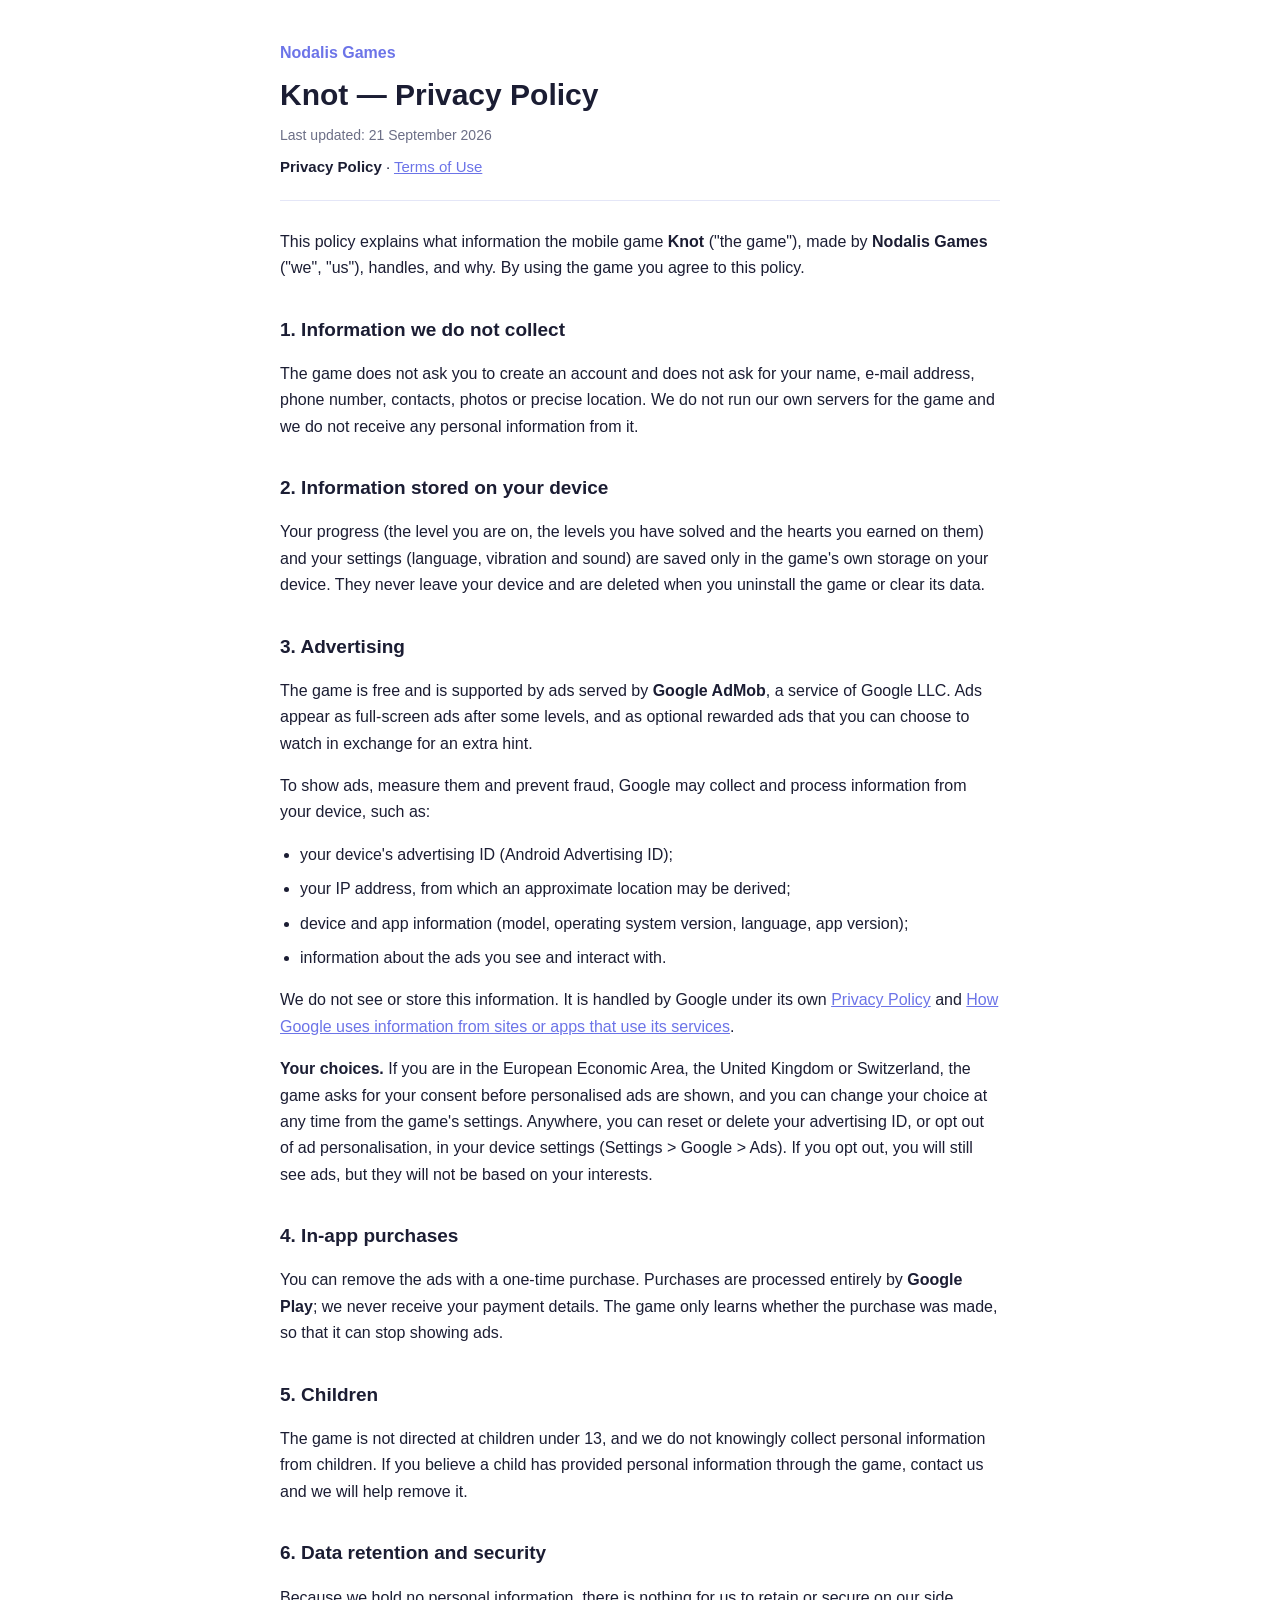
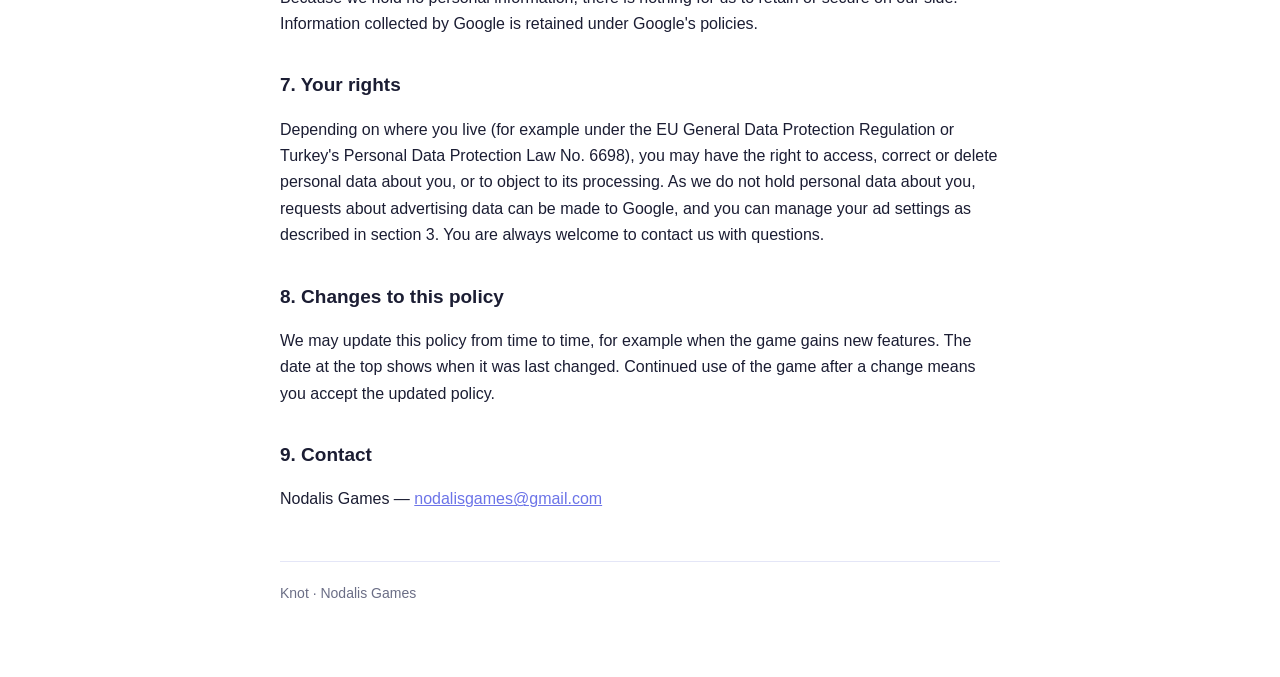
==== index.html @ 6f52cb47 "Privacy Policy and Terms of Use for Knot" ====
<!DOCTYPE html>
<html lang="en">
<head>
<meta charset="utf-8">
<meta name="viewport" content="width=device-width, initial-scale=1">
<title>Knot — Privacy Policy</title>
<link rel="stylesheet" href="style.css">
</head>
<body>
<main>
  <p class="studio">Nodalis Games</p>
  <h1>Knot — Privacy Policy</h1>
  <p class="date">Last updated: 21 September 2026</p>
  <nav><a href="index.html" class="here">Privacy Policy</a> · <a href="terms.html">Terms of Use</a></nav>

  <p>This policy explains what information the mobile game <strong>Knot</strong> ("the game"),
  made by <strong>Nodalis Games</strong> ("we", "us"), handles, and why. By using the game you
  agree to this policy.</p>

  <h2>1. Information we do not collect</h2>
  <p>The game does not ask you to create an account and does not ask for your name, e-mail
  address, phone number, contacts, photos or precise location. We do not run our own servers
  for the game and we do not receive any personal information from it.</p>

  <h2>2. Information stored on your device</h2>
  <p>Your progress (the level you are on, the levels you have solved and the hearts you earned
  on them) and your settings (language, vibration and sound) are saved only in the game's own
  storage on your device. They never leave your device and are deleted when you uninstall the
  game or clear its data.</p>

  <h2>3. Advertising</h2>
  <p>The game is free and is supported by ads served by <strong>Google AdMob</strong>, a service
  of Google LLC. Ads appear as full-screen ads after some levels, and as optional rewarded ads
  that you can choose to watch in exchange for an extra hint.</p>
  <p>To show ads, measure them and prevent fraud, Google may collect and process information
  from your device, such as:</p>
  <ul>
    <li>your device's advertising ID (Android Advertising ID);</li>
    <li>your IP address, from which an approximate location may be derived;</li>
    <li>device and app information (model, operating system version, language, app version);</li>
    <li>information about the ads you see and interact with.</li>
  </ul>
  <p>We do not see or store this information. It is handled by Google under its own
  <a href="https://policies.google.com/privacy">Privacy Policy</a> and
  <a href="https://policies.google.com/technologies/partner-sites">How Google uses information
  from sites or apps that use its services</a>.</p>
  <p><strong>Your choices.</strong> If you are in the European Economic Area, the United
  Kingdom or Switzerland, the game asks for your consent before personalised ads are shown, and
  you can change your choice at any time from the game's settings. Anywhere, you can reset or
  delete your advertising ID, or opt out of ad personalisation, in your device settings
  (Settings &gt; Google &gt; Ads). If you opt out, you will still see ads, but they will not be
  based on your interests.</p>

  <h2>4. In-app purchases</h2>
  <p>You can remove the ads with a one-time purchase. Purchases are processed entirely by
  <strong>Google Play</strong>; we never receive your payment details. The game only learns
  whether the purchase was made, so that it can stop showing ads.</p>

  <h2>5. Children</h2>
  <p>The game is not directed at children under 13, and we do not knowingly collect personal
  information from children. If you believe a child has provided personal information through
  the game, contact us and we will help remove it.</p>

  <h2>6. Data retention and security</h2>
  <p>Because we hold no personal information, there is nothing for us to retain or secure on
  our side. Information collected by Google is retained under Google's policies.</p>

  <h2>7. Your rights</h2>
  <p>Depending on where you live (for example under the EU General Data Protection Regulation or
  Turkey's Personal Data Protection Law No. 6698), you may have the right to access, correct or
  delete personal data about you, or to object to its processing. As we do not hold personal
  data about you, requests about advertising data can be made to Google, and you can manage
  your ad settings as described in section 3. You are always welcome to contact us with
  questions.</p>

  <h2>8. Changes to this policy</h2>
  <p>We may update this policy from time to time, for example when the game gains new features.
  The date at the top shows when it was last changed. Continued use of the game after a change
  means you accept the updated policy.</p>

  <h2>9. Contact</h2>
  <p>Nodalis Games — <a href="mailto:nodalisgames@gmail.com">nodalisgames@gmail.com</a></p>

  <footer>Knot · Nodalis Games</footer>
</main>
</body>
</html>
---- style.css ----
:root { --ink: #1b1d33; --muted: #6b6e86; --accent: #6c74e8; --line: #e4e6f7; }
* { box-sizing: border-box; }
body {
  margin: 0; padding: 40px 20px 72px;
  font: 16px/1.65 -apple-system, "Segoe UI", Roboto, Helvetica, Arial, sans-serif;
  color: var(--ink); background: #fff;
}
main { max-width: 720px; margin: 0 auto; }
h1 { font-size: 30px; margin: 0 0 4px; }
h2 { font-size: 19px; margin: 32px 0 8px; }
.studio { color: var(--accent); font-weight: 600; margin: 0 0 4px; }
.date { color: var(--muted); font-size: 14px; margin: 0 0 8px; }
nav { margin: 0 0 28px; padding-bottom: 20px; border-bottom: 1px solid var(--line); font-size: 15px; }
nav a.here { color: var(--ink); font-weight: 600; text-decoration: none; }
ul { padding-left: 20px; }
li { margin: 8px 0; }
a { color: var(--accent); }
footer { color: var(--muted); font-size: 14px; margin-top: 48px; padding-top: 20px; border-top: 1px solid var(--line); }
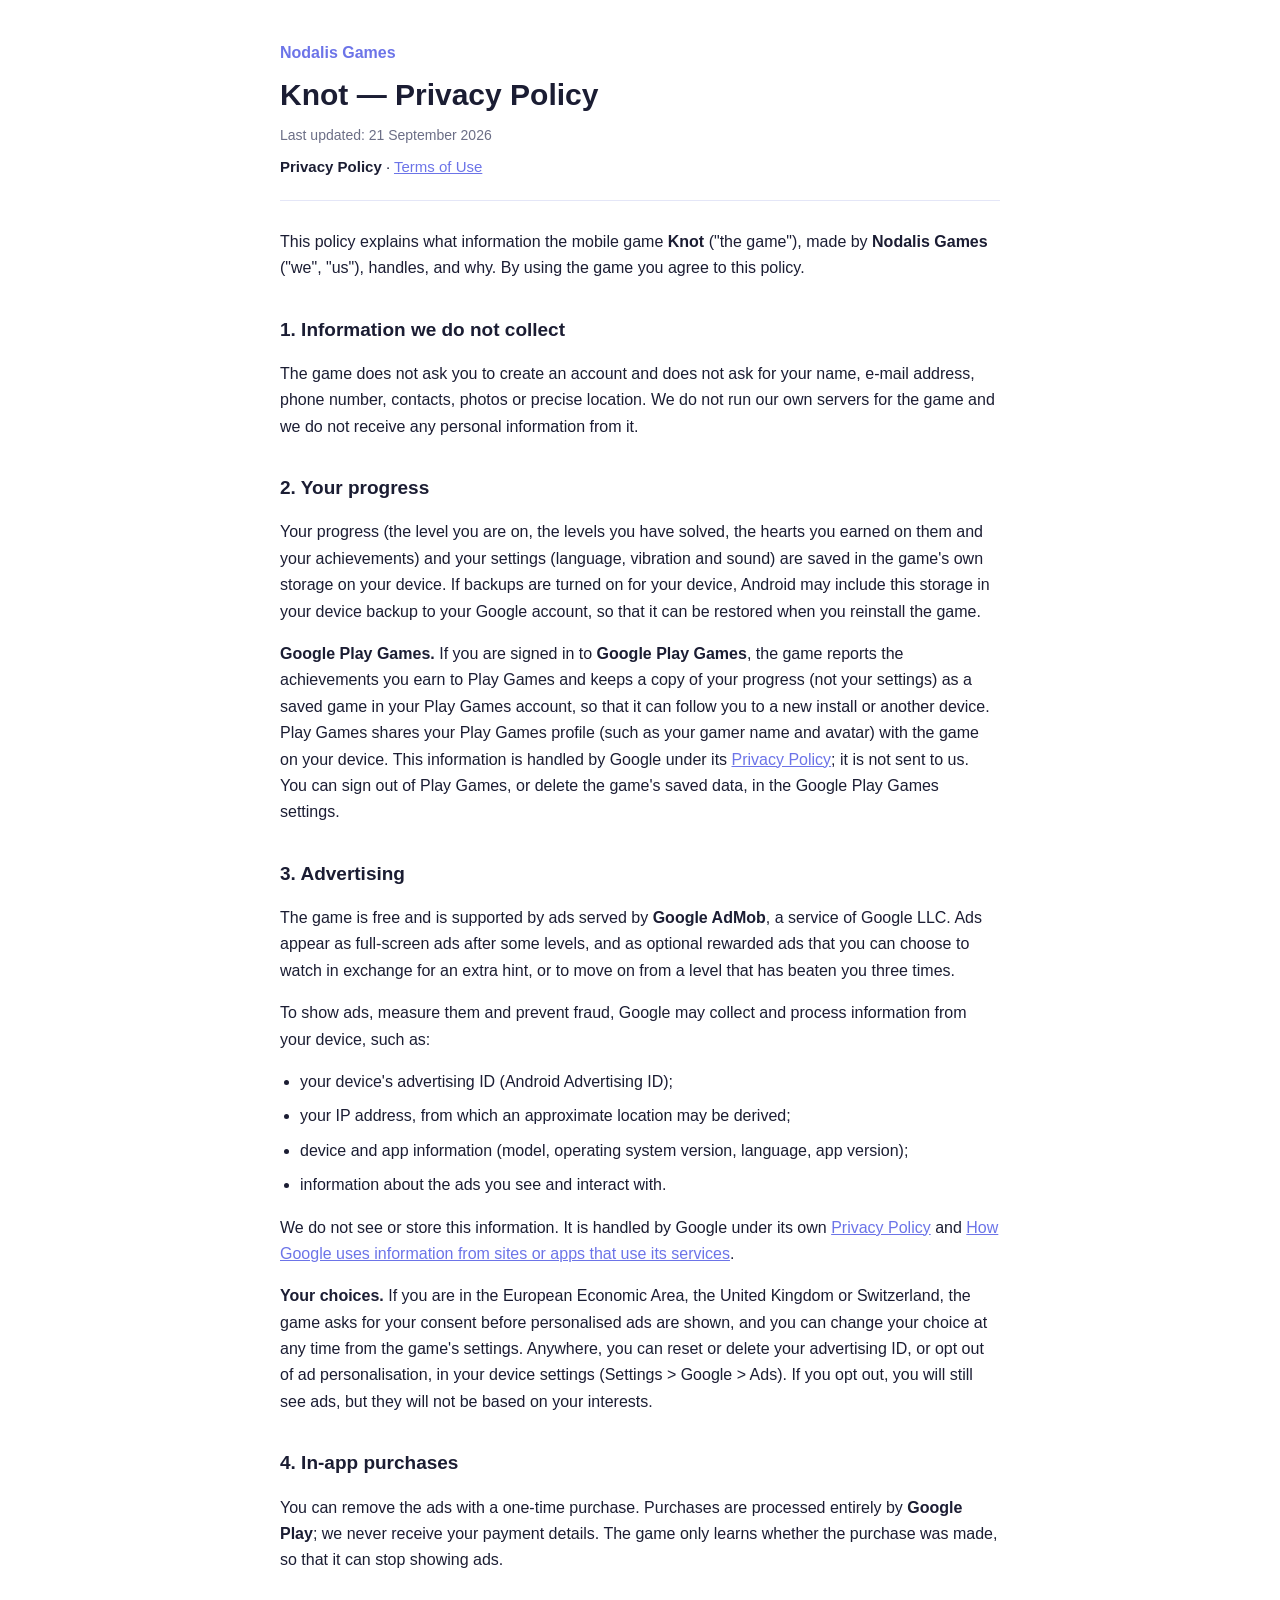
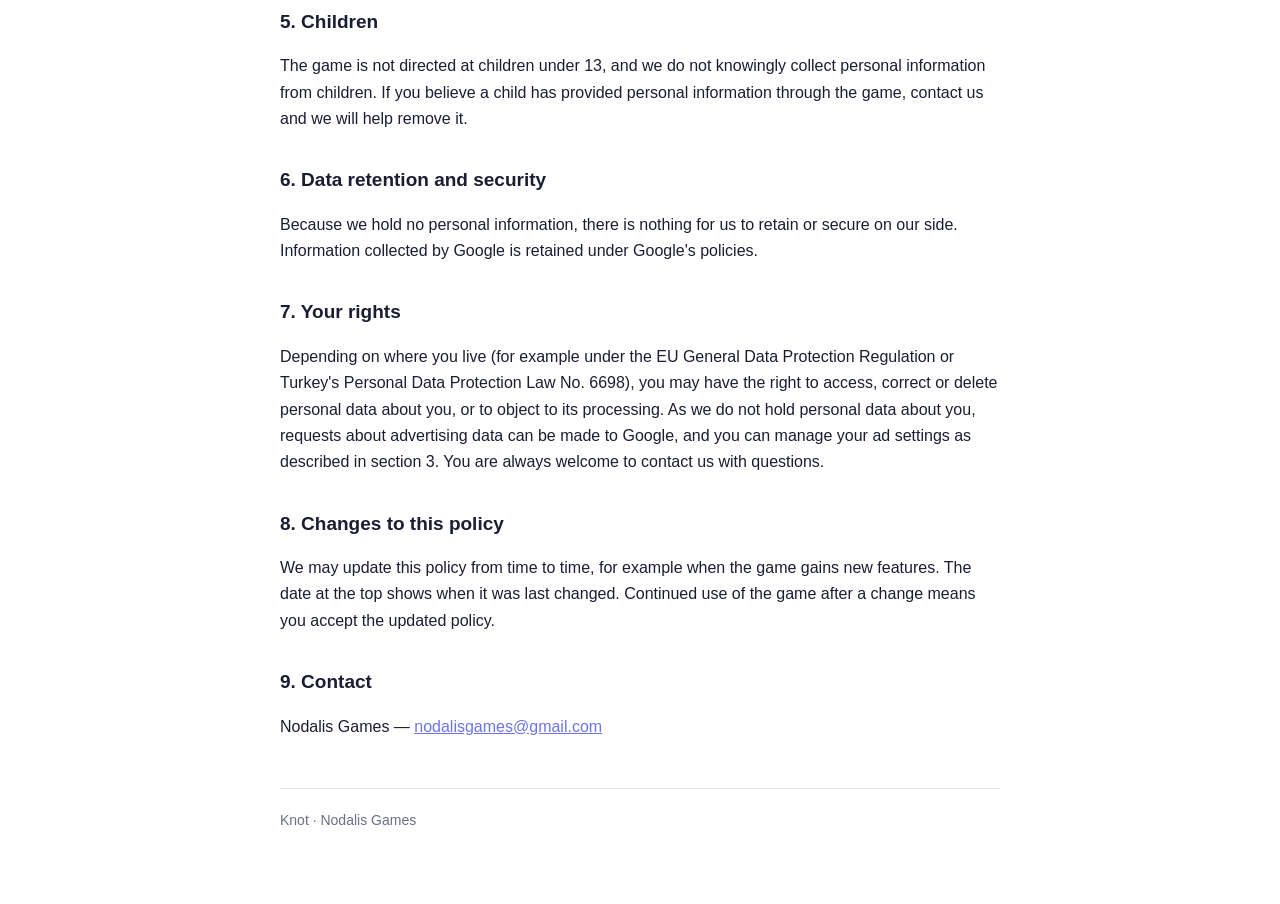
==== commit 9d53d189: "Google Play Games and level-skip ads" ====
--- a/index.html
+++ b/index.html
@@ -22,16 +22,27 @@
   address, phone number, contacts, photos or precise location. We do not run our own servers
   for the game and we do not receive any personal information from it.</p>
 
-  <h2>2. Information stored on your device</h2>
-  <p>Your progress (the level you are on, the levels you have solved and the hearts you earned
-  on them) and your settings (language, vibration and sound) are saved only in the game's own
-  storage on your device. They never leave your device and are deleted when you uninstall the
-  game or clear its data.</p>
+  <h2>2. Your progress</h2>
+  <p>Your progress (the level you are on, the levels you have solved, the hearts you earned on
+  them and your achievements) and your settings (language, vibration and sound) are saved in the
+  game's own storage on your device. If backups are turned on for your device, Android may
+  include this storage in your device backup to your Google account, so that it can be restored
+  when you reinstall the game.</p>
+  <p><strong>Google Play Games.</strong> If you are signed in to
+  <strong>Google Play Games</strong>, the game reports the achievements you earn to Play Games
+  and keeps a copy of your progress (not your settings) as a saved game in your Play Games
+  account, so that it can follow you to a new install or another device. Play Games shares your
+  Play Games profile (such as your gamer name and avatar) with the game on your device. This
+  information is handled by Google under its
+  <a href="https://policies.google.com/privacy">Privacy Policy</a>; it is not sent to us. You
+  can sign out of Play Games, or delete the game's saved data, in the Google Play Games
+  settings.</p>
 
   <h2>3. Advertising</h2>
   <p>The game is free and is supported by ads served by <strong>Google AdMob</strong>, a service
   of Google LLC. Ads appear as full-screen ads after some levels, and as optional rewarded ads
-  that you can choose to watch in exchange for an extra hint.</p>
+  that you can choose to watch in exchange for an extra hint, or to move on from a level that
+  has beaten you three times.</p>
   <p>To show ads, measure them and prevent fraud, Google may collect and process information
   from your device, such as:</p>
   <ul>
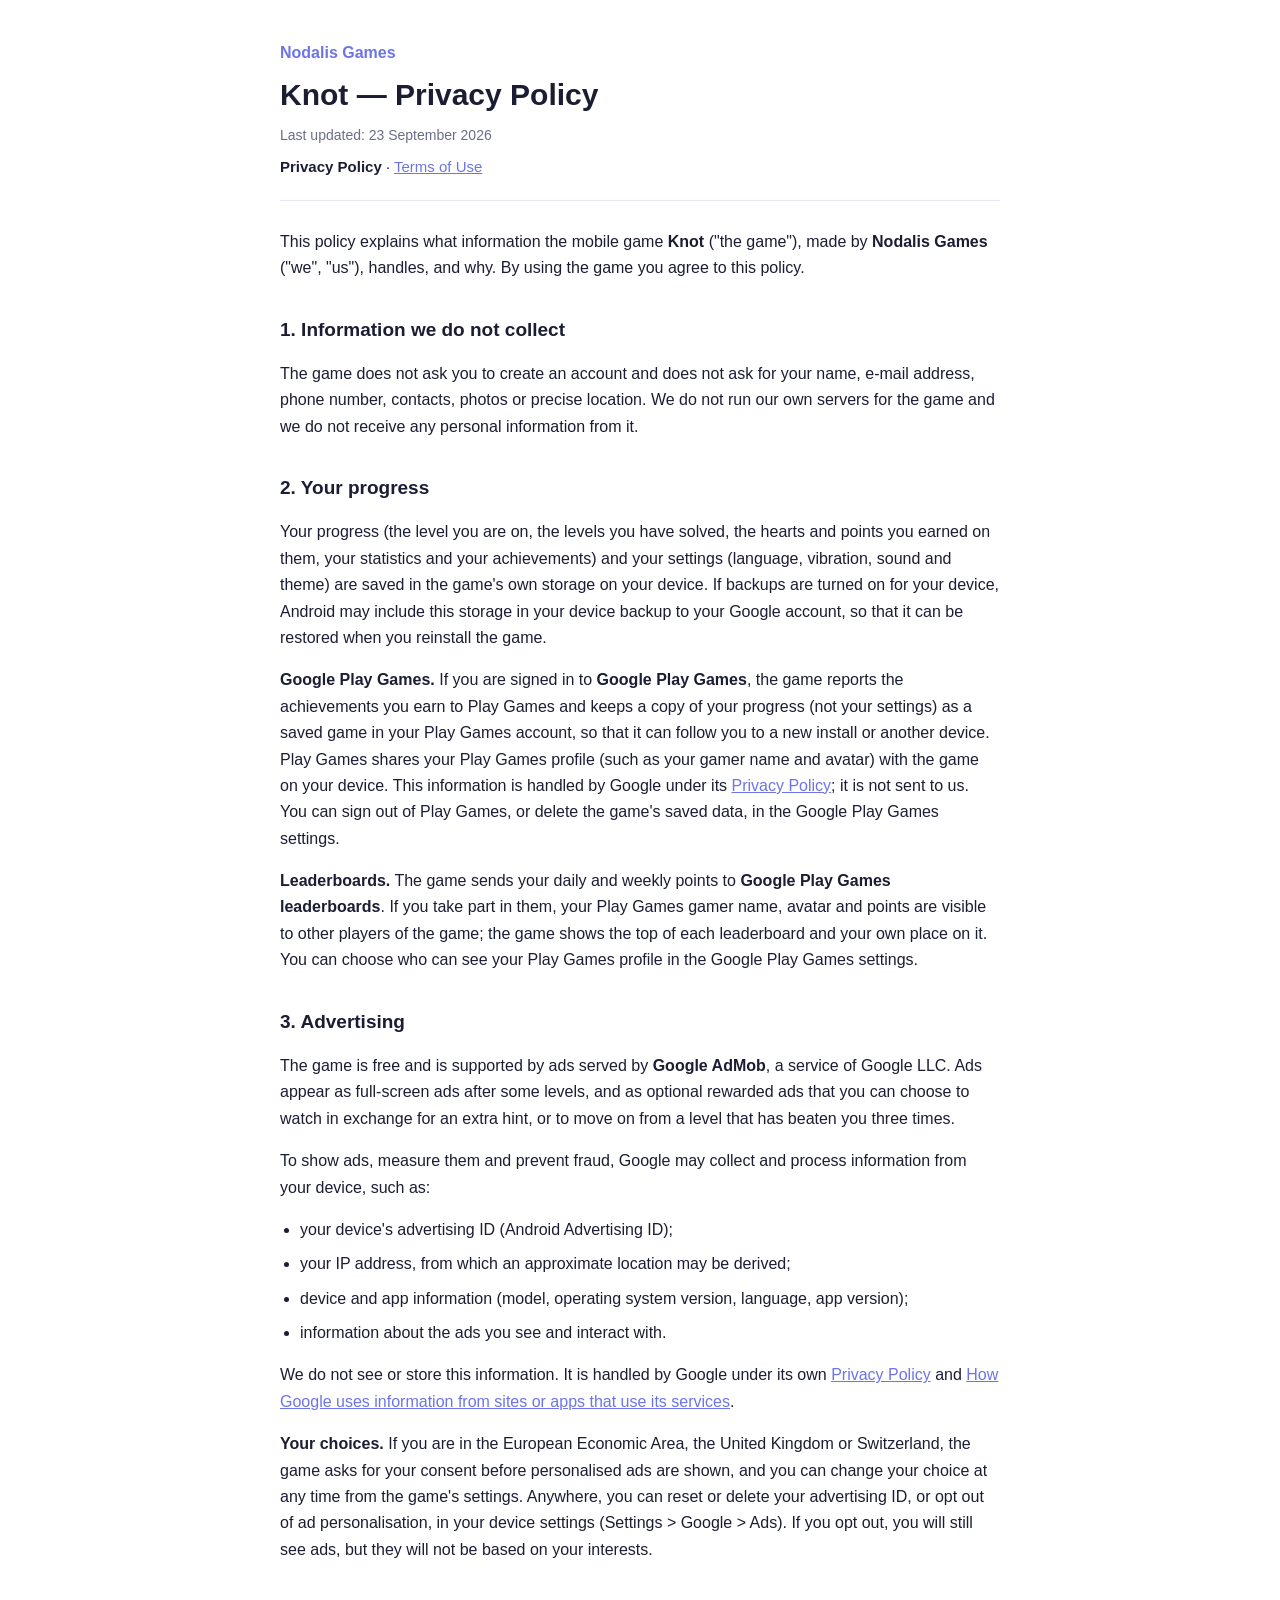
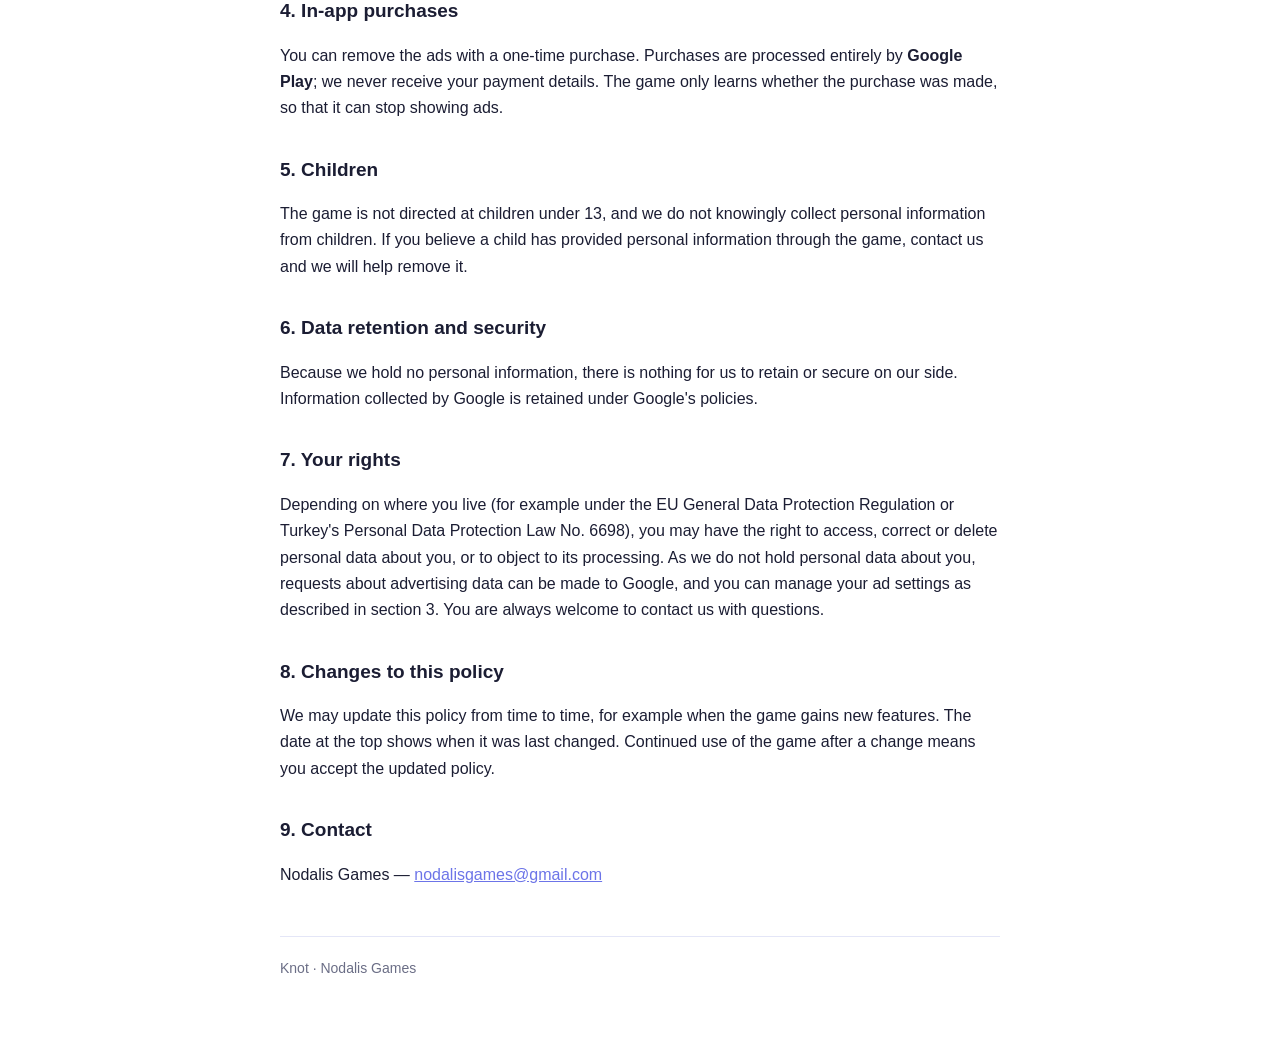
==== commit 23c51dc4: "Leaderboards: Play Games name and points shown to other players" ====
--- a/index.html
+++ b/index.html
@@ -10,7 +10,7 @@
 <main>
   <p class="studio">Nodalis Games</p>
   <h1>Knot — Privacy Policy</h1>
-  <p class="date">Last updated: 21 September 2026</p>
+  <p class="date">Last updated: 23 September 2026</p>
   <nav><a href="index.html" class="here">Privacy Policy</a> · <a href="terms.html">Terms of Use</a></nav>
 
   <p>This policy explains what information the mobile game <strong>Knot</strong> ("the game"),
@@ -23,8 +23,9 @@
   for the game and we do not receive any personal information from it.</p>
 
   <h2>2. Your progress</h2>
-  <p>Your progress (the level you are on, the levels you have solved, the hearts you earned on
-  them and your achievements) and your settings (language, vibration and sound) are saved in the
+  <p>Your progress (the level you are on, the levels you have solved, the hearts and points you
+  earned on them, your statistics and your achievements) and your settings (language, vibration,
+  sound and theme) are saved in the
   game's own storage on your device. If backups are turned on for your device, Android may
   include this storage in your device backup to your Google account, so that it can be restored
   when you reinstall the game.</p>
@@ -37,6 +38,11 @@
   <a href="https://policies.google.com/privacy">Privacy Policy</a>; it is not sent to us. You
   can sign out of Play Games, or delete the game's saved data, in the Google Play Games
   settings.</p>
+  <p><strong>Leaderboards.</strong> The game sends your daily and weekly points to
+  <strong>Google Play Games leaderboards</strong>. If you take part in them, your Play Games
+  gamer name, avatar and points are visible to other players of the game; the game shows the
+  top of each leaderboard and your own place on it. You can choose who can see your Play Games
+  profile in the Google Play Games settings.</p>
 
   <h2>3. Advertising</h2>
   <p>The game is free and is supported by ads served by <strong>Google AdMob</strong>, a service
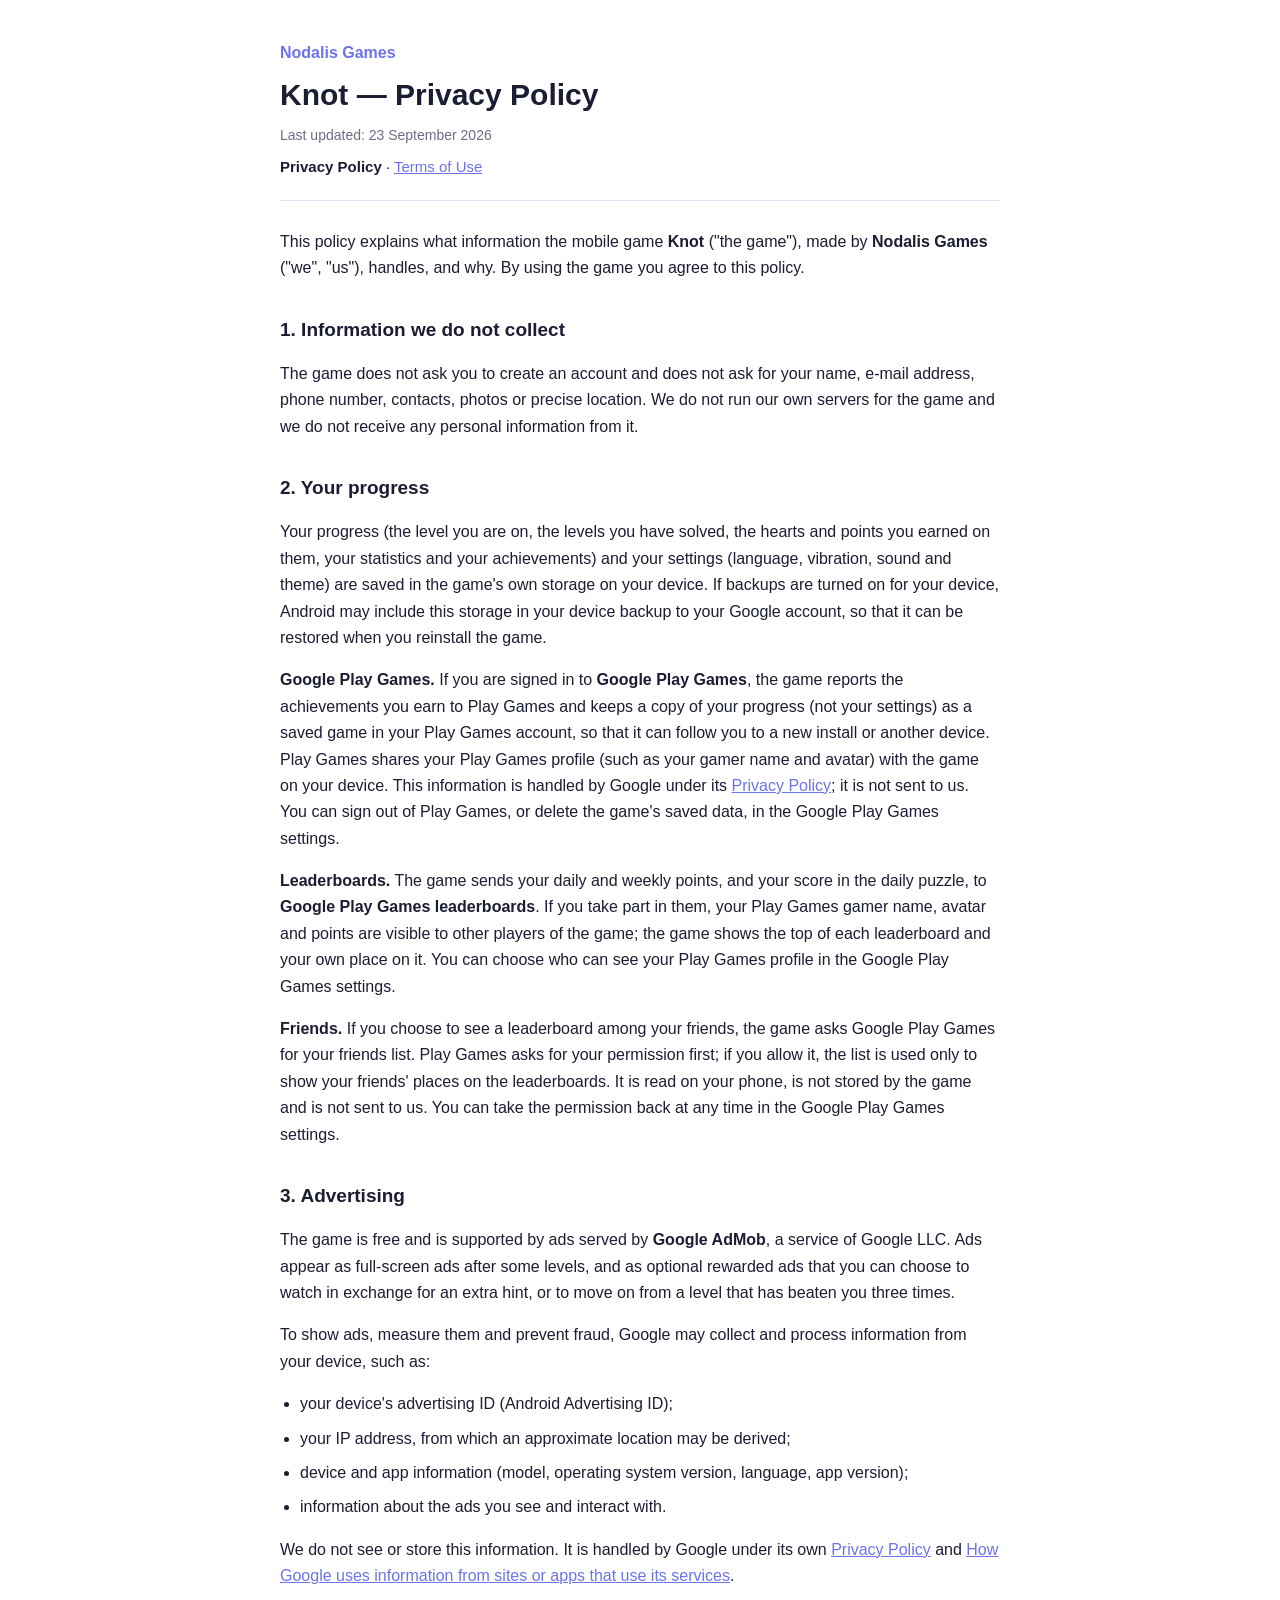
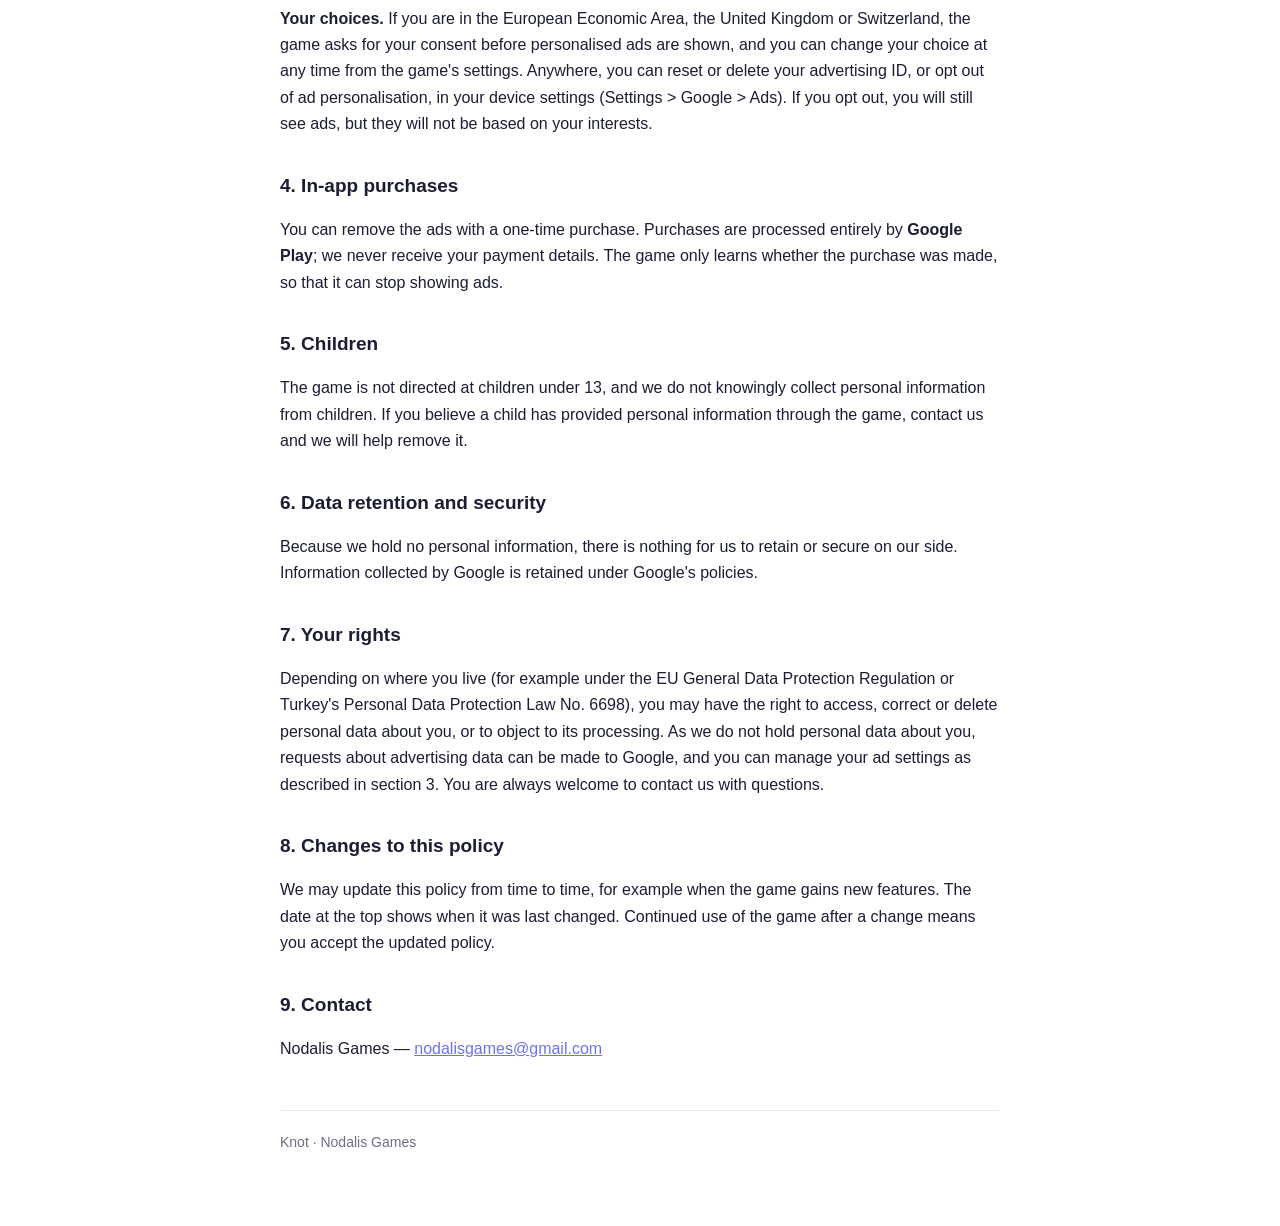
==== commit 0ecb0d15: "Privacy: daily puzzle score and the friends list for friends' rankings" ====
--- a/index.html
+++ b/index.html
@@ -38,11 +38,16 @@
   <a href="https://policies.google.com/privacy">Privacy Policy</a>; it is not sent to us. You
   can sign out of Play Games, or delete the game's saved data, in the Google Play Games
   settings.</p>
-  <p><strong>Leaderboards.</strong> The game sends your daily and weekly points to
+  <p><strong>Leaderboards.</strong> The game sends your daily and weekly points, and your score in the daily puzzle, to
   <strong>Google Play Games leaderboards</strong>. If you take part in them, your Play Games
   gamer name, avatar and points are visible to other players of the game; the game shows the
   top of each leaderboard and your own place on it. You can choose who can see your Play Games
   profile in the Google Play Games settings.</p>
+  <p><strong>Friends.</strong> If you choose to see a leaderboard among your friends, the game
+  asks Google Play Games for your friends list. Play Games asks for your permission first; if you
+  allow it, the list is used only to show your friends' places on the leaderboards. It is read
+  on your phone, is not stored by the game and is not sent to us. You can take the permission
+  back at any time in the Google Play Games settings.</p>
 
   <h2>3. Advertising</h2>
   <p>The game is free and is supported by ads served by <strong>Google AdMob</strong>, a service
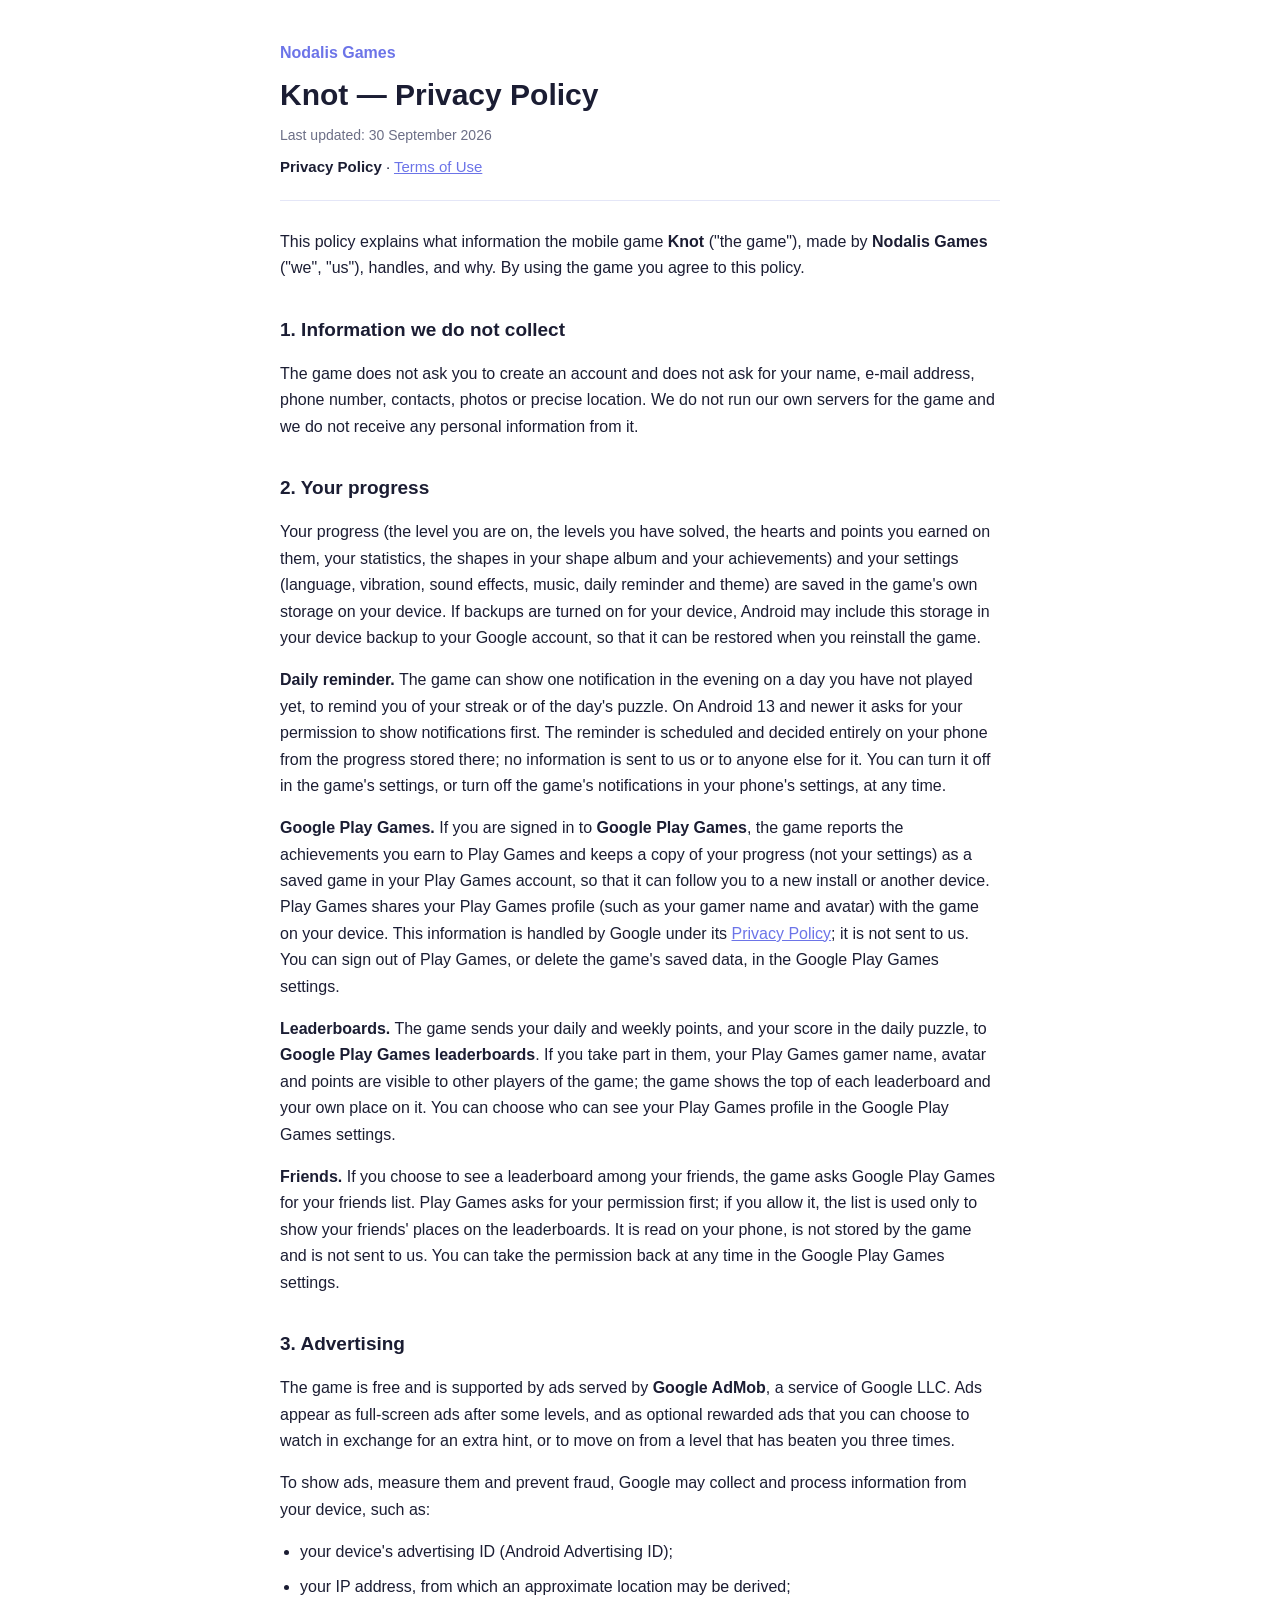
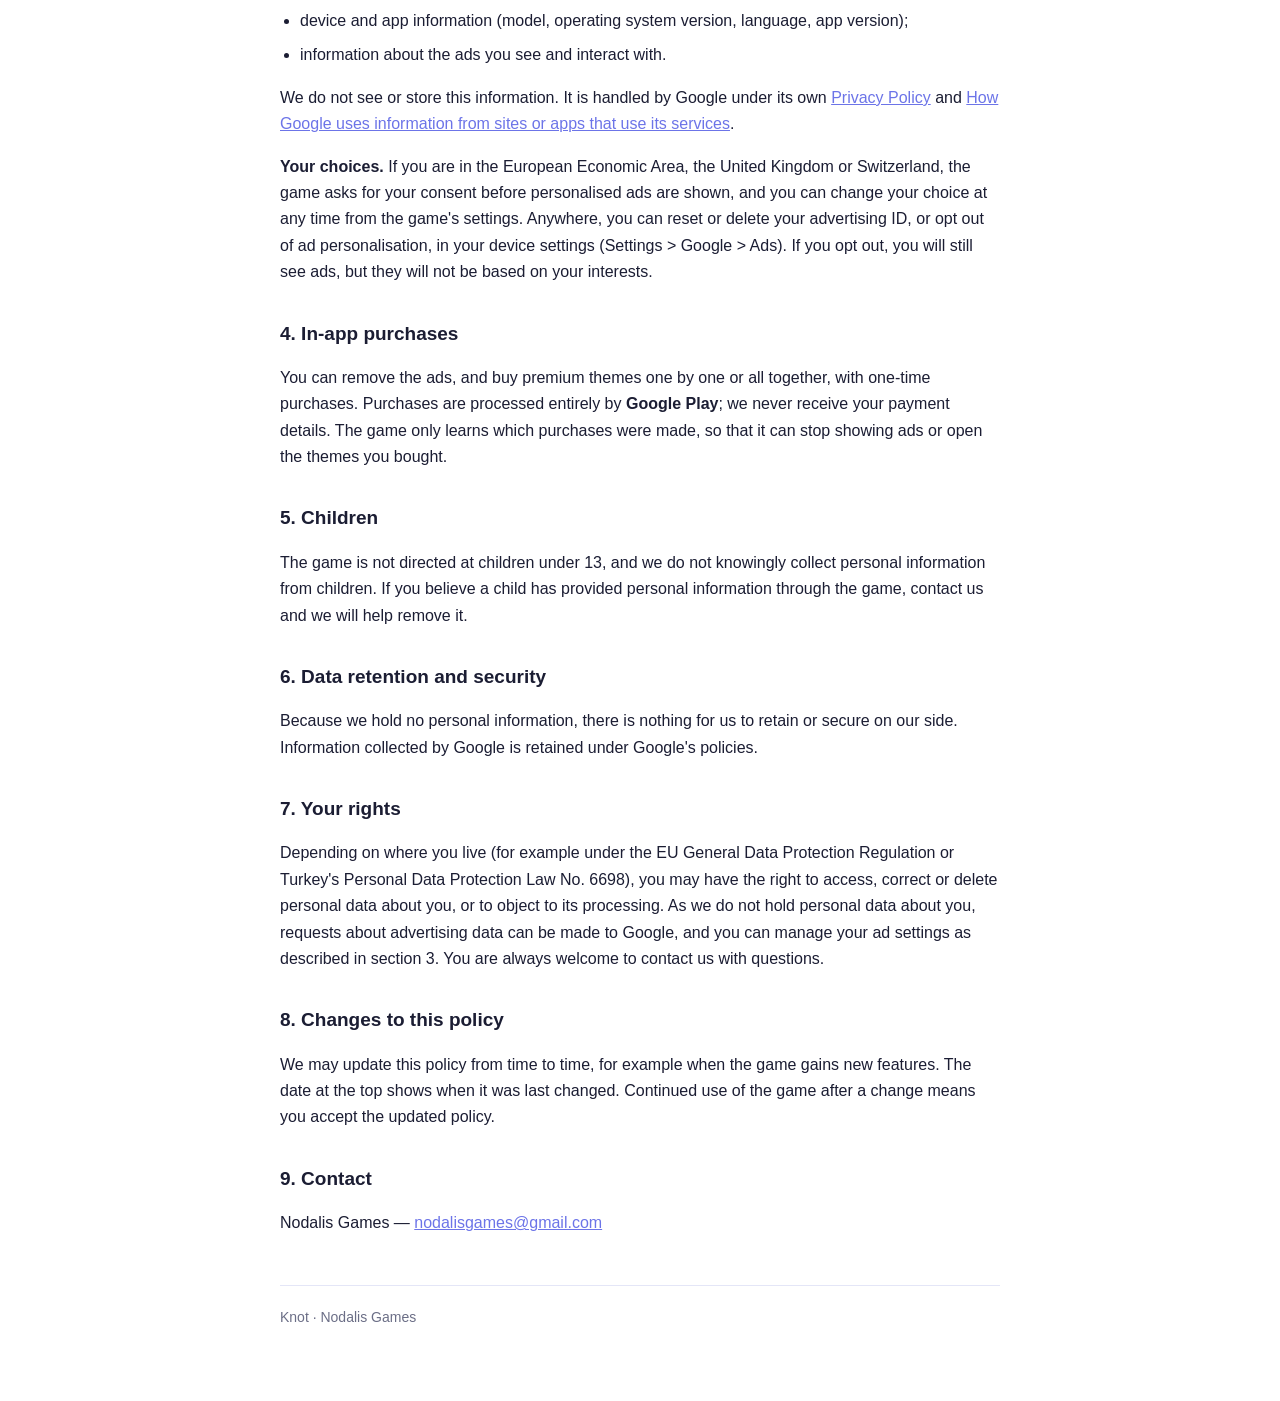
==== commit 1f69d11e: "Privacy: daily reminder notification, music and shape album settings, premium theme purchases Co-Aut" ====
--- a/index.html
+++ b/index.html
@@ -10,7 +10,7 @@
 <main>
   <p class="studio">Nodalis Games</p>
   <h1>Knot — Privacy Policy</h1>
-  <p class="date">Last updated: 23 September 2026</p>
+  <p class="date">Last updated: 30 September 2026</p>
   <nav><a href="index.html" class="here">Privacy Policy</a> · <a href="terms.html">Terms of Use</a></nav>
 
   <p>This policy explains what information the mobile game <strong>Knot</strong> ("the game"),
@@ -24,11 +24,17 @@
 
   <h2>2. Your progress</h2>
   <p>Your progress (the level you are on, the levels you have solved, the hearts and points you
-  earned on them, your statistics and your achievements) and your settings (language, vibration,
-  sound and theme) are saved in the
+  earned on them, your statistics, the shapes in your shape album and your achievements) and your
+  settings (language, vibration, sound effects, music, daily reminder and theme) are saved in the
   game's own storage on your device. If backups are turned on for your device, Android may
   include this storage in your device backup to your Google account, so that it can be restored
   when you reinstall the game.</p>
+  <p><strong>Daily reminder.</strong> The game can show one notification in the evening on a day
+  you have not played yet, to remind you of your streak or of the day's puzzle. On Android 13 and
+  newer it asks for your permission to show notifications first. The reminder is scheduled and
+  decided entirely on your phone from the progress stored there; no information is sent to us or
+  to anyone else for it. You can turn it off in the game's settings, or turn off the game's
+  notifications in your phone's settings, at any time.</p>
   <p><strong>Google Play Games.</strong> If you are signed in to
   <strong>Google Play Games</strong>, the game reports the achievements you earn to Play Games
   and keeps a copy of your progress (not your settings) as a saved game in your Play Games
@@ -74,9 +80,10 @@
   based on your interests.</p>
 
   <h2>4. In-app purchases</h2>
-  <p>You can remove the ads with a one-time purchase. Purchases are processed entirely by
-  <strong>Google Play</strong>; we never receive your payment details. The game only learns
-  whether the purchase was made, so that it can stop showing ads.</p>
+  <p>You can remove the ads, and buy premium themes one by one or all together, with one-time
+  purchases. Purchases are processed entirely by <strong>Google Play</strong>; we never receive
+  your payment details. The game only learns which purchases were made, so that it can stop
+  showing ads or open the themes you bought.</p>
 
   <h2>5. Children</h2>
   <p>The game is not directed at children under 13, and we do not knowingly collect personal
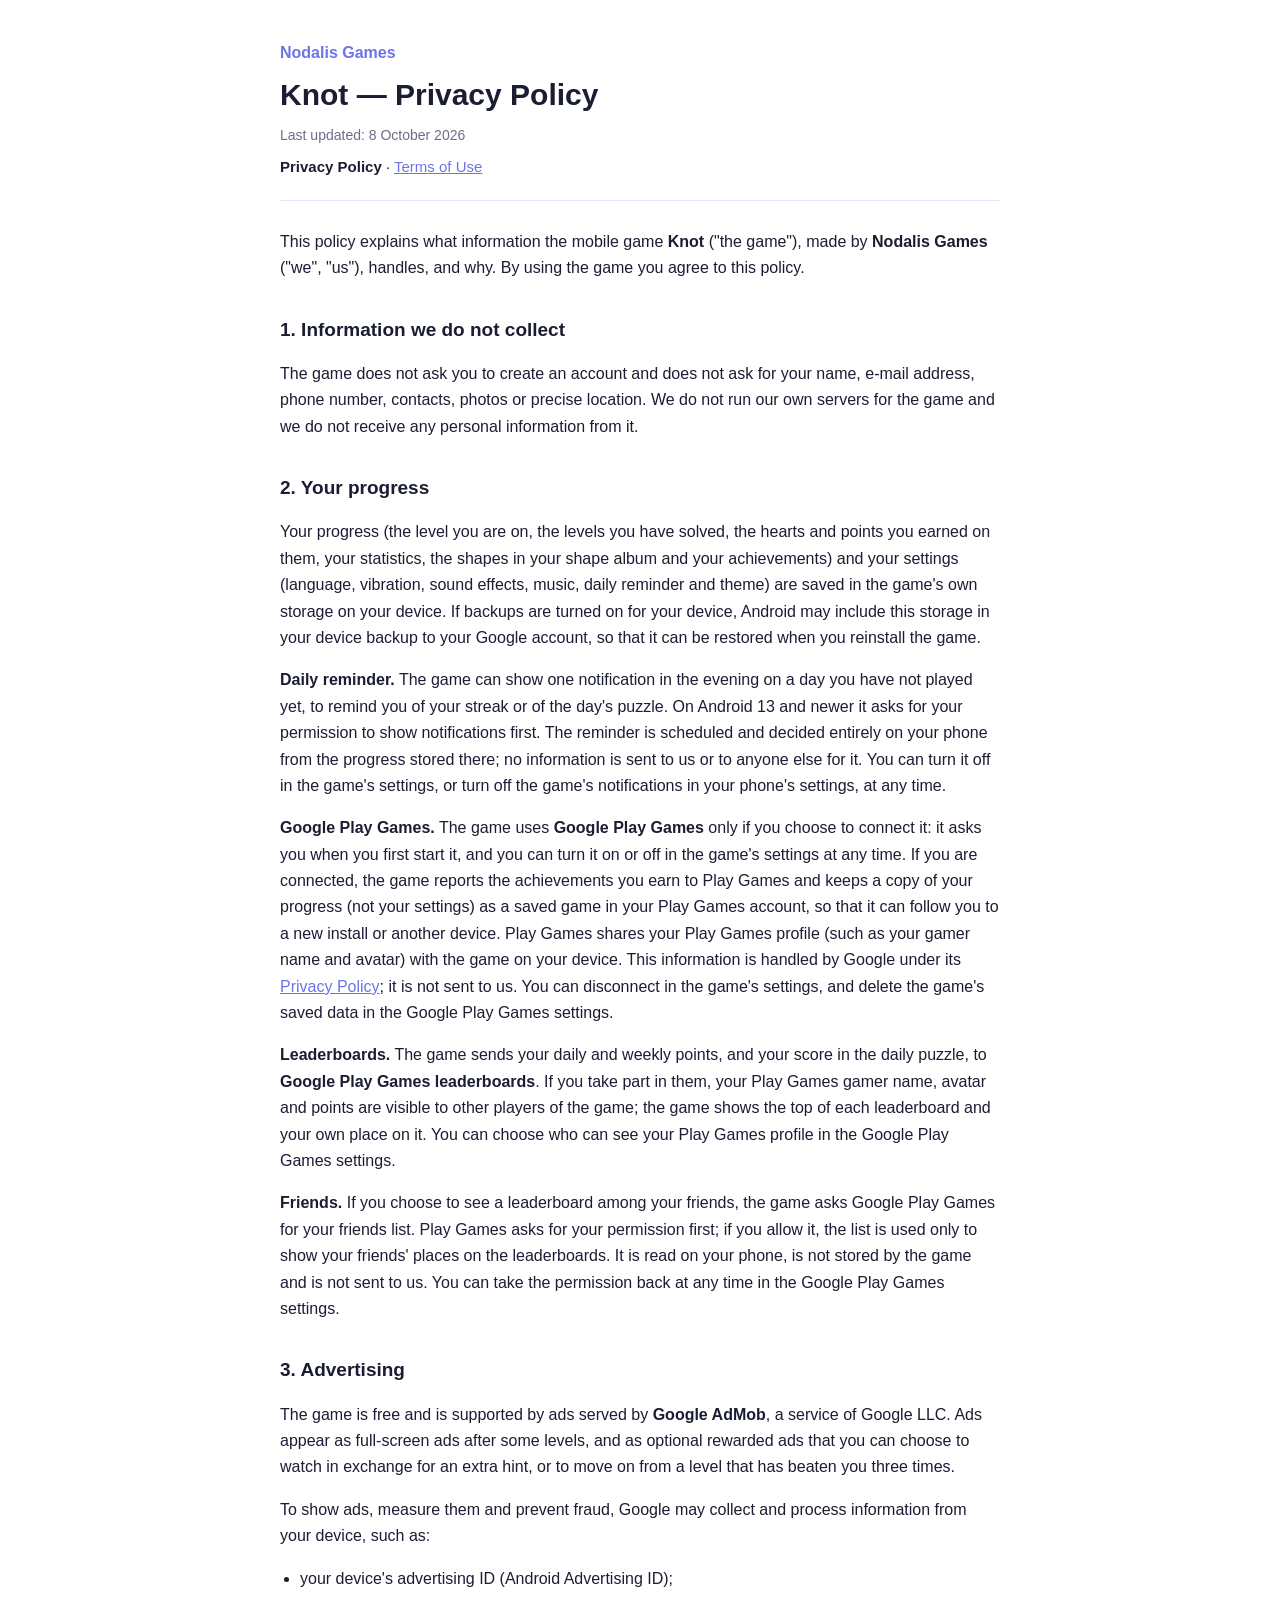
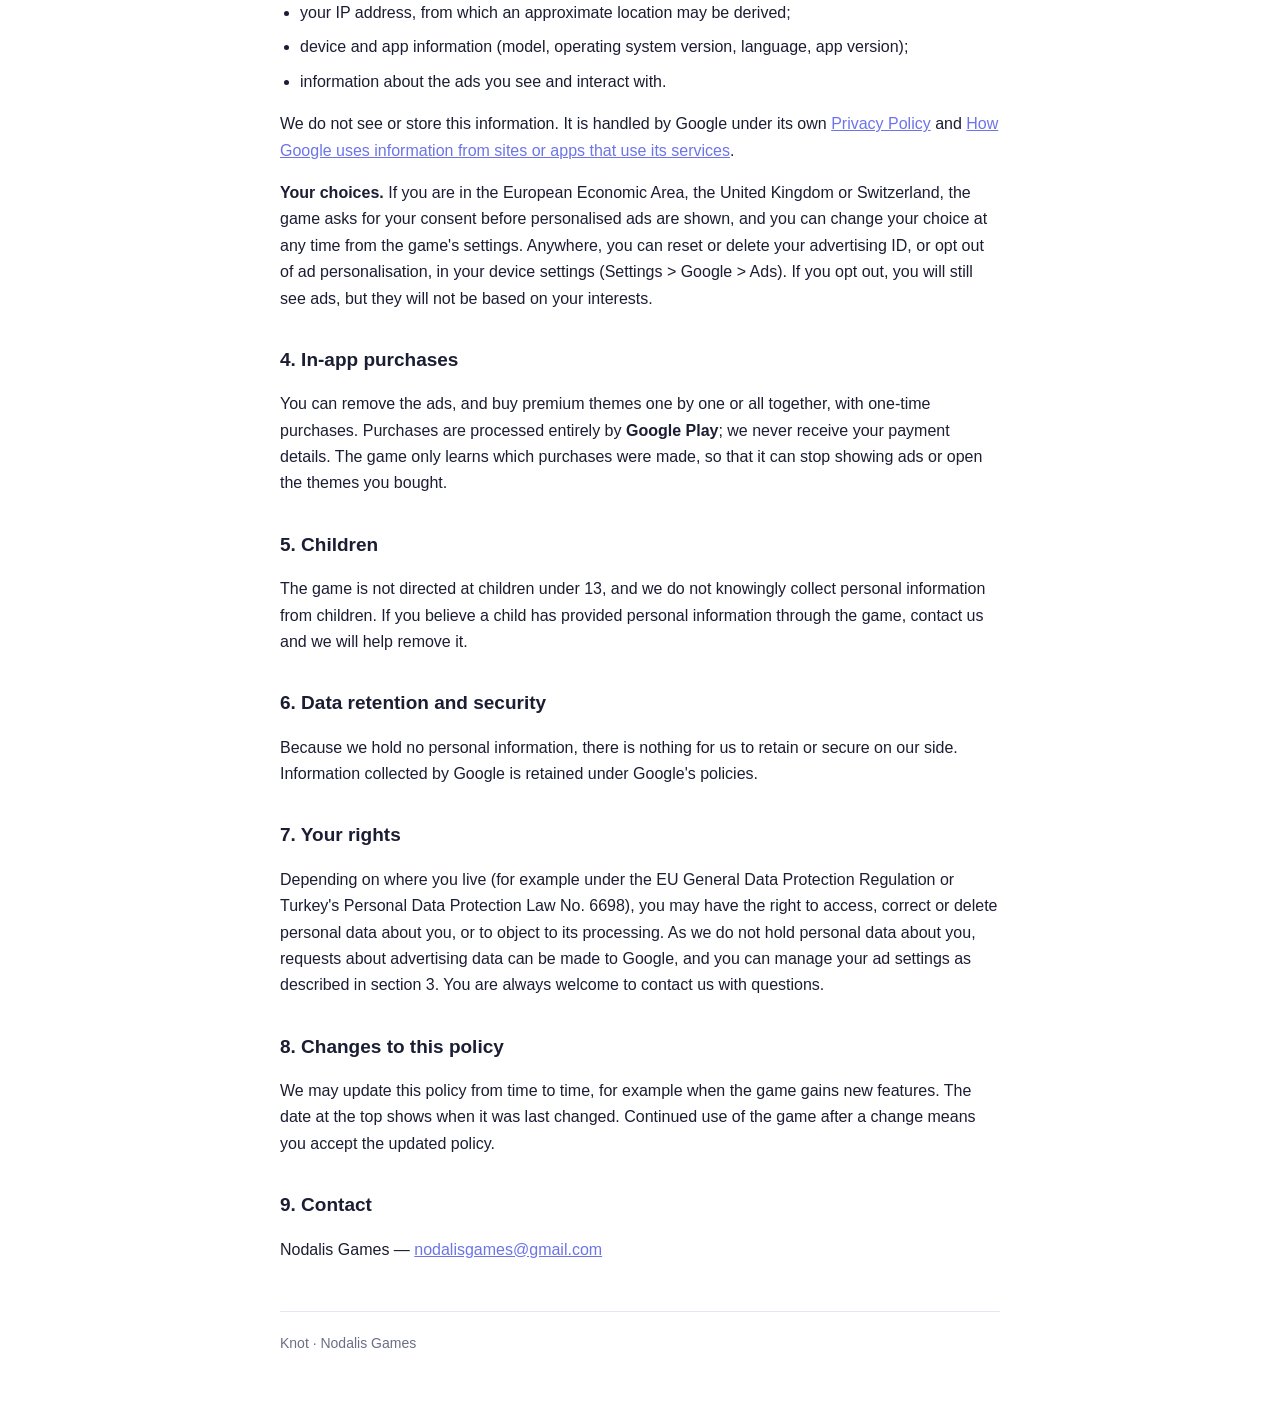
==== commit f9ae62e7: "Privacy: Play Games is used only after the player chooses to connect; disconnect in the game's setti" ====
--- a/index.html
+++ b/index.html
@@ -10,7 +10,7 @@
 <main>
   <p class="studio">Nodalis Games</p>
   <h1>Knot — Privacy Policy</h1>
-  <p class="date">Last updated: 30 September 2026</p>
+  <p class="date">Last updated: 8 October 2026</p>
   <nav><a href="index.html" class="here">Privacy Policy</a> · <a href="terms.html">Terms of Use</a></nav>
 
   <p>This policy explains what information the mobile game <strong>Knot</strong> ("the game"),
@@ -35,15 +35,16 @@
   decided entirely on your phone from the progress stored there; no information is sent to us or
   to anyone else for it. You can turn it off in the game's settings, or turn off the game's
   notifications in your phone's settings, at any time.</p>
-  <p><strong>Google Play Games.</strong> If you are signed in to
-  <strong>Google Play Games</strong>, the game reports the achievements you earn to Play Games
+  <p><strong>Google Play Games.</strong> The game uses <strong>Google Play Games</strong> only
+  if you choose to connect it: it asks you when you first start it, and you can turn it on or off
+  in the game's settings at any time. If you are connected, the game reports the achievements you earn to Play Games
   and keeps a copy of your progress (not your settings) as a saved game in your Play Games
   account, so that it can follow you to a new install or another device. Play Games shares your
   Play Games profile (such as your gamer name and avatar) with the game on your device. This
   information is handled by Google under its
   <a href="https://policies.google.com/privacy">Privacy Policy</a>; it is not sent to us. You
-  can sign out of Play Games, or delete the game's saved data, in the Google Play Games
-  settings.</p>
+  can disconnect in the game's settings, and delete the game's saved data in the Google Play
+  Games settings.</p>
   <p><strong>Leaderboards.</strong> The game sends your daily and weekly points, and your score in the daily puzzle, to
   <strong>Google Play Games leaderboards</strong>. If you take part in them, your Play Games
   gamer name, avatar and points are visible to other players of the game; the game shows the
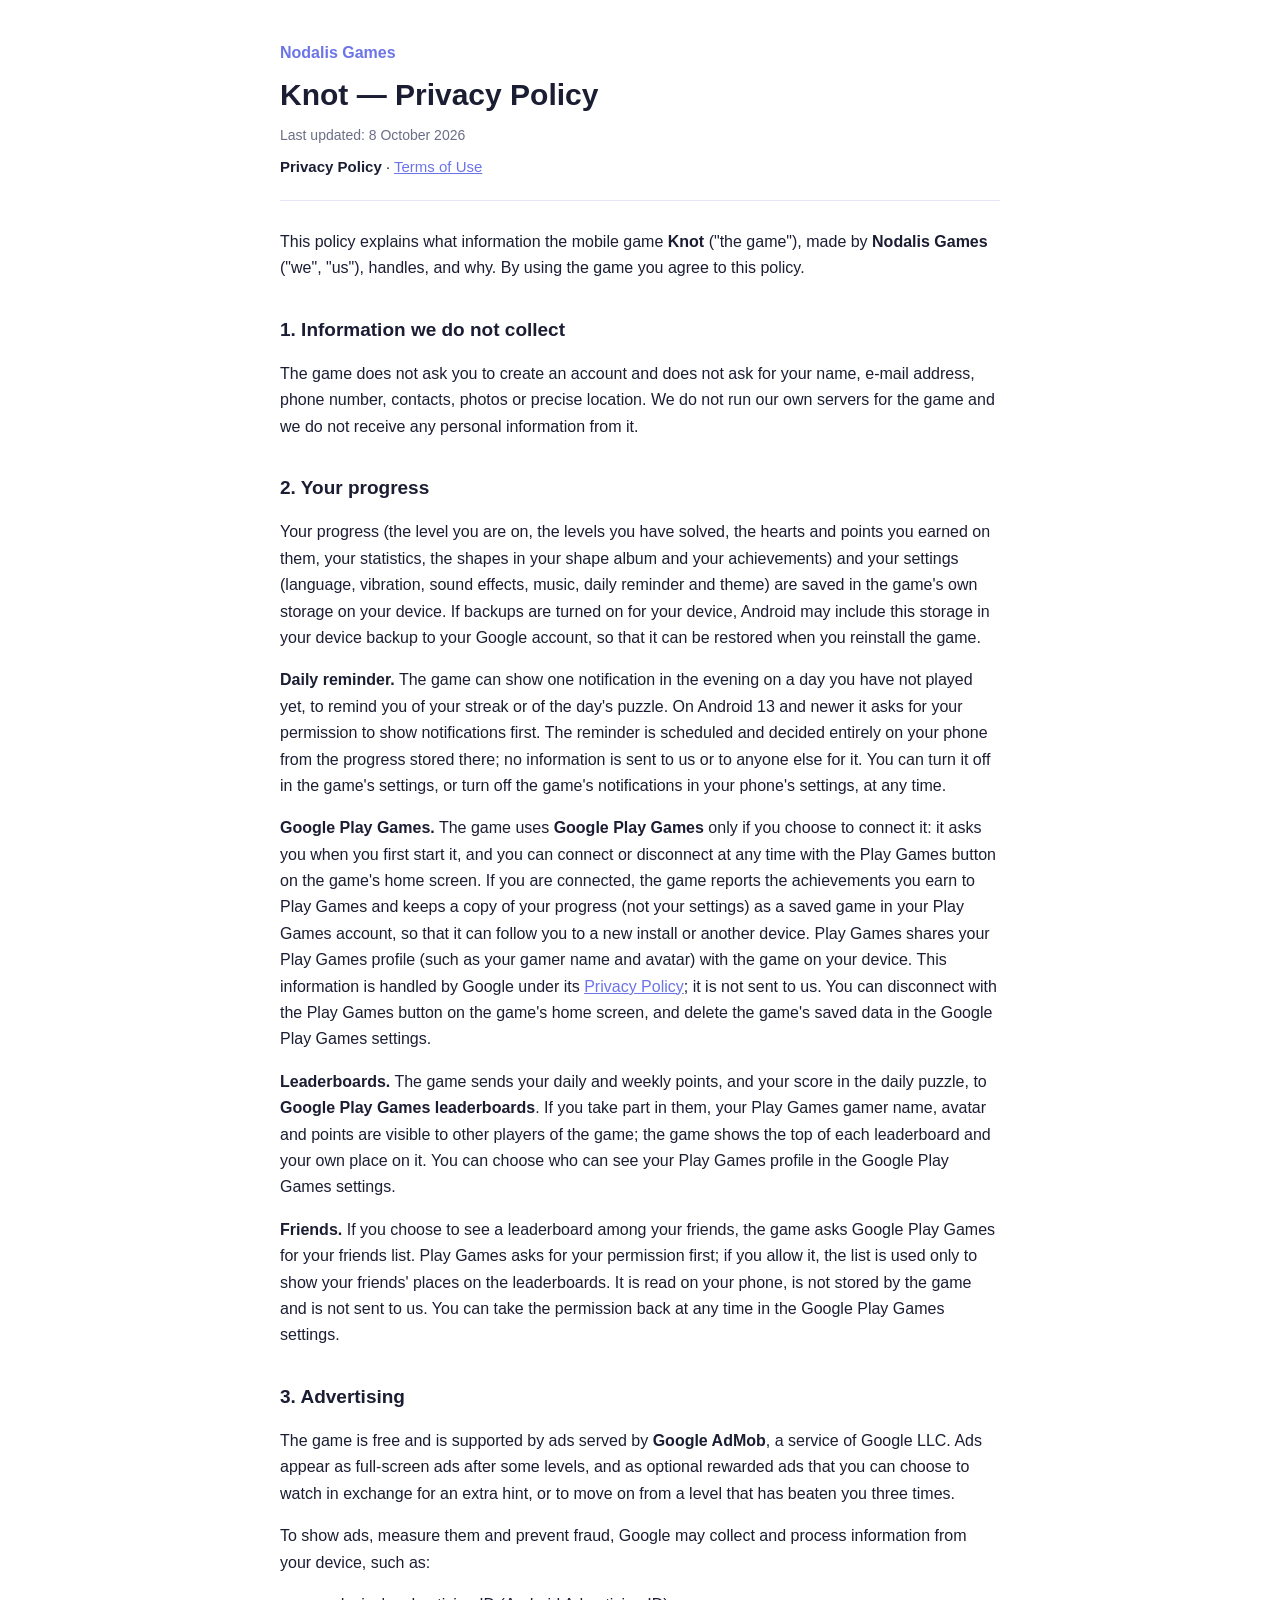
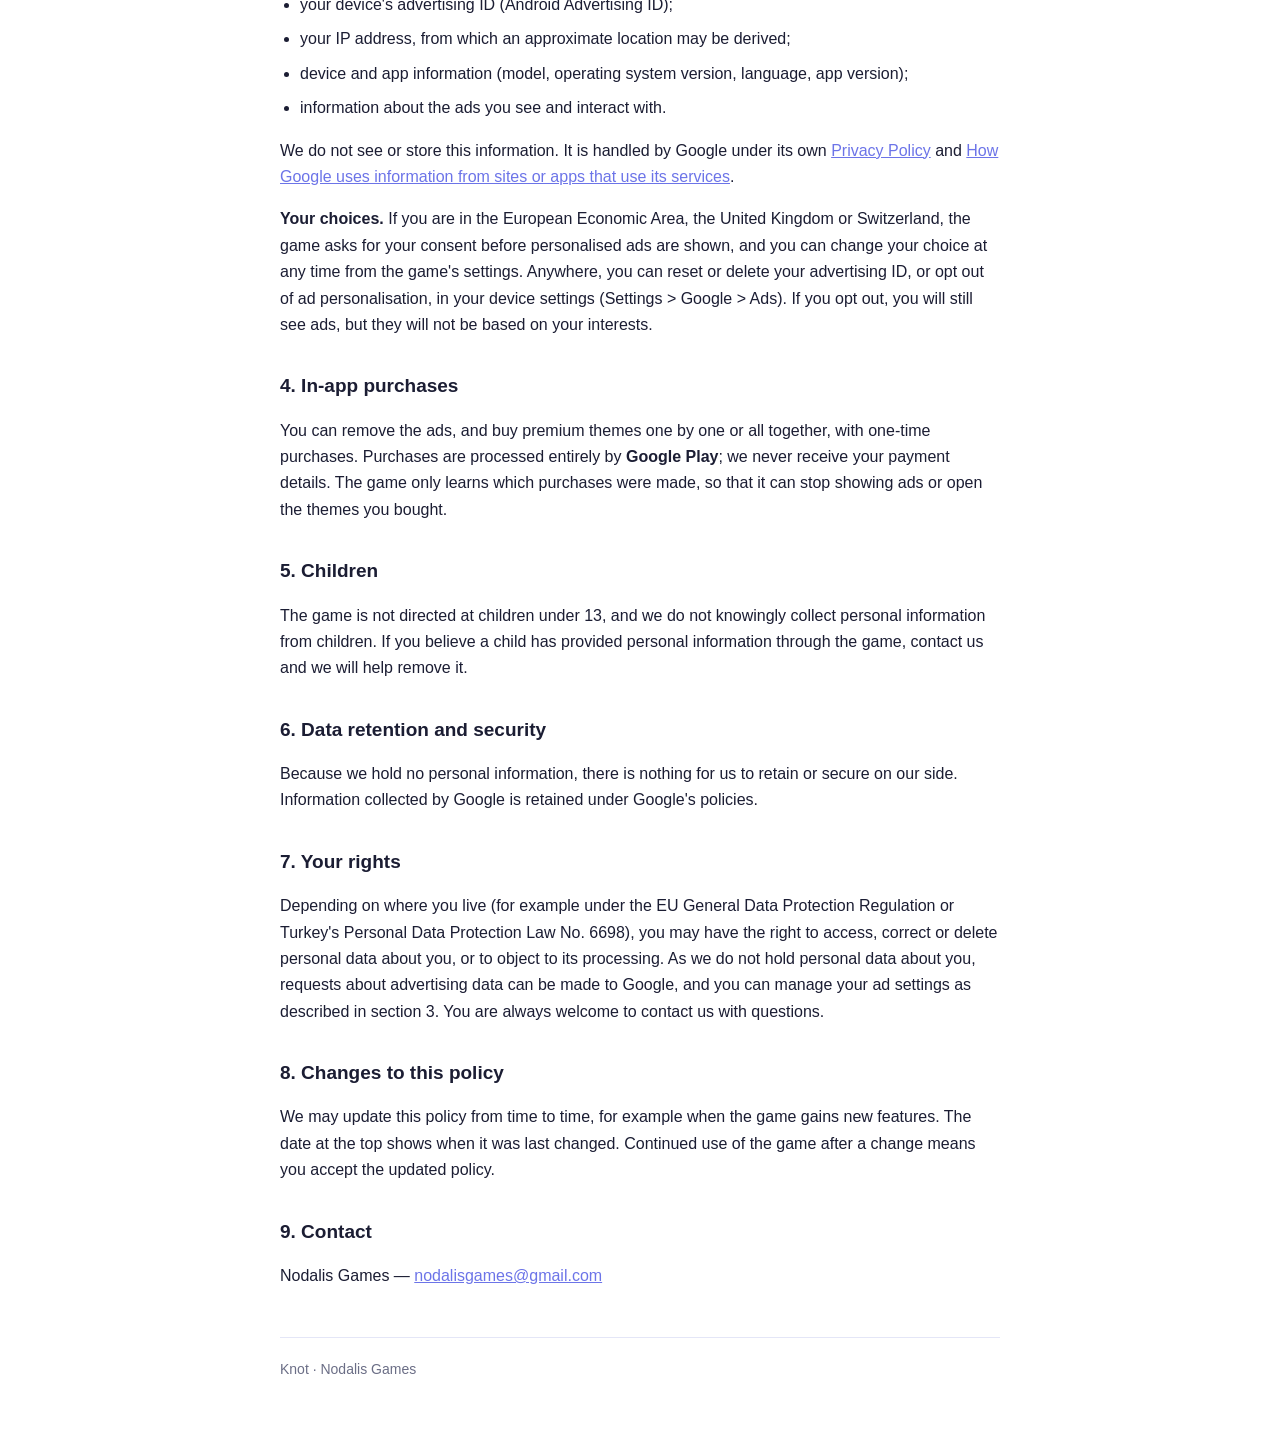
==== commit 50169064: "Privacy: Play Games is connected or disconnected with the button on the home screen" ====
--- a/index.html
+++ b/index.html
@@ -36,14 +36,14 @@
   to anyone else for it. You can turn it off in the game's settings, or turn off the game's
   notifications in your phone's settings, at any time.</p>
   <p><strong>Google Play Games.</strong> The game uses <strong>Google Play Games</strong> only
-  if you choose to connect it: it asks you when you first start it, and you can turn it on or off
-  in the game's settings at any time. If you are connected, the game reports the achievements you earn to Play Games
+  if you choose to connect it: it asks you when you first start it, and you can connect or disconnect
+  at any time with the Play Games button on the game's home screen. If you are connected, the game reports the achievements you earn to Play Games
   and keeps a copy of your progress (not your settings) as a saved game in your Play Games
   account, so that it can follow you to a new install or another device. Play Games shares your
   Play Games profile (such as your gamer name and avatar) with the game on your device. This
   information is handled by Google under its
   <a href="https://policies.google.com/privacy">Privacy Policy</a>; it is not sent to us. You
-  can disconnect in the game's settings, and delete the game's saved data in the Google Play
+  can disconnect with the Play Games button on the game's home screen, and delete the game's saved data in the Google Play
   Games settings.</p>
   <p><strong>Leaderboards.</strong> The game sends your daily and weekly points, and your score in the daily puzzle, to
   <strong>Google Play Games leaderboards</strong>. If you take part in them, your Play Games
